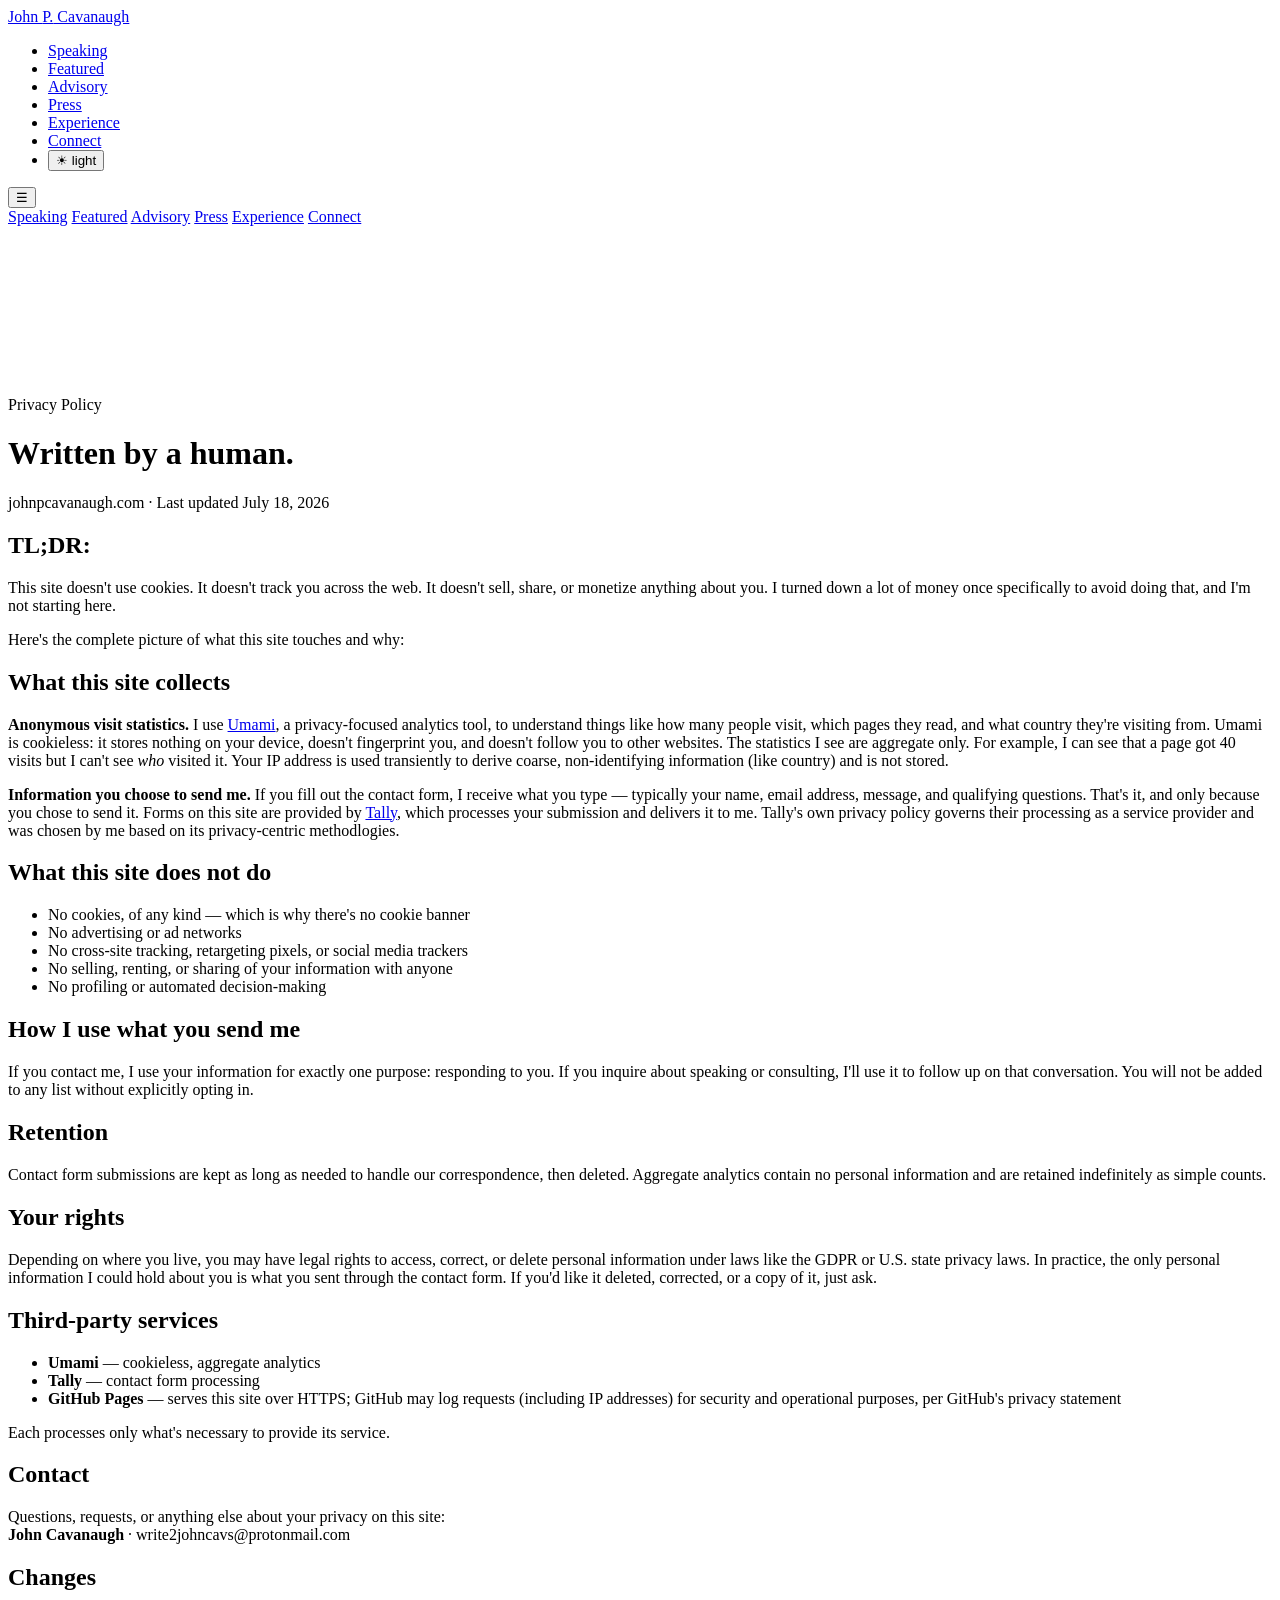
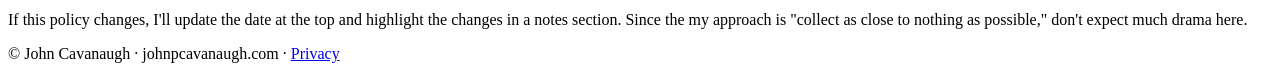
==== privacy.html @ fe50a764 "Create privacy.html privacy policy" ====
<!DOCTYPE html>
<html lang="en" data-theme="dark">
<head>
  <meta charset="UTF-8" />
  <meta name="viewport" content="width=device-width, initial-scale=1.0" />
  <title>Privacy Policy — John Cavanaugh</title>
  <meta name="description" content="Privacy policy for johnpcavanaugh.com. Cookieless, Privacy by Design analytics only." />
  <link rel="canonical" href="https://johnpcavanaugh.com/privacy.html" />

  <meta http-equiv="X-Content-Type-Options" content="nosniff" />
  <meta http-equiv="Referrer-Policy" content="strict-origin-when-cross-origin" />
  <meta http-equiv="Content-Security-Policy" content="default-src 'self'; img-src 'self' https://johnpcavanaugh.com; style-src 'self' 'unsafe-inline'; script-src 'self' 'unsafe-inline' https://cloud.umami.is; connect-src 'self' https://cloud.umami.is https://api-gateway.umami.dev;" />

  <link rel="icon" type="image/svg+xml" href="favicon.svg" />
  <link rel="alternate icon" href="favicon.ico" />
  <link rel="stylesheet" href="css/base.css" />
  <script defer src="https://cloud.umami.is/script.js" data-website-id="149889af-f9c3-4bf7-92f7-9495e162f4c6"></script>
</head>
<body>

<nav class="site-nav" role="navigation" aria-label="Main navigation">
  <div class="nav-inner">
    <a class="nav-logo" href="index.html">John <span>P.</span> Cavanaugh</a>
    <ul class="nav-links">
      <li><a href="speaking.html">Speaking</a></li>
      <li><a href="index.html#featured">Featured</a></li>
      <li><a href="index.html#advisory">Advisory</a></li>
      <li><a href="index.html#press">Press</a></li>
      <li><a href="index.html#experience">Experience</a></li>
      <li><a href="index.html#connect">Connect</a></li>
      <li>
        <button class="theme-toggle" onclick="toggleTheme()" aria-label="Toggle light/dark mode">
          <span id="theme-label">☀ light</span>
        </button>
      </li>
    </ul>
    <div class="nav-right">
      <button class="nav-hamburger" onclick="toggleDrawer()" aria-label="Open menu" aria-expanded="false" id="hamburger">☰</button>
    </div>
  </div>
</nav>

<div class="nav-drawer" id="nav-drawer" role="menu">
  <a href="speaking.html">Speaking</a>
  <a href="index.html#featured">Featured</a>
  <a href="index.html#advisory">Advisory</a>
  <a href="index.html#press">Press</a>
  <a href="index.html#experience">Experience</a>
  <a href="index.html#connect">Connect</a>
</div>

<canvas id="grain-overlay"></canvas>

<div class="wrap">

  <header>
    <p class="eyebrow">Privacy Policy</p>
    <h1 class="page-h1">Written by a human.</h1>
  </header>

  <section class="prose">
    <p class="policy-meta">johnpcavanaugh.com · Last updated July 18, 2026</p>

    <h2>TL;DR:</h2>
    <p>This site doesn't use cookies. It doesn't track you across the web. It doesn't sell, share, or monetize anything about you. I turned down a lot of money once specifically to avoid doing that, and I'm not starting here.</p>
    <p>Here's the complete picture of what this site touches and why:</p>

    <h2>What this site collects</h2>
    <p><strong>Anonymous visit statistics.</strong> I use <a href="https://umami.is" target="_blank" rel="noopener">Umami</a>, a privacy-focused analytics tool, to understand things like how many people visit, which pages they read, and what country they're visiting from. Umami is cookieless: it stores nothing on your device, doesn't fingerprint you, and doesn't follow you to other websites. The statistics I see are aggregate only. For example, I can see that a page got 40 visits but I can't see <em>who</em> visited it. Your IP address is used transiently to derive coarse, non-identifying information (like country) and is not stored.</p>
    <p><strong>Information you choose to send me.</strong> If you fill out the contact form, I receive what you type — typically your name, email address, message, and qualifying questions. That's it, and only because you chose to send it. Forms on this site are provided by <a href="https://tally.so" target="_blank" rel="noopener">Tally</a>, which processes your submission and delivers it to me. Tally's own privacy policy governs their processing as a service provider and was chosen by me based on its privacy-centric methodlogies.</p>

    <h2>What this site does not do</h2>
    <ul>
      <li>No cookies, of any kind — which is why there's no cookie banner</li>
      <li>No advertising or ad networks</li>
      <li>No cross-site tracking, retargeting pixels, or social media trackers</li>
      <li>No selling, renting, or sharing of your information with anyone</li>
      <li>No profiling or automated decision-making</li>
    </ul>

    <h2>How I use what you send me</h2>
    <p>If you contact me, I use your information for exactly one purpose: responding to you. If you inquire about speaking or consulting, I'll use it to follow up on that conversation. You will not be added to any list without explicitly opting in.</p>

    <h2>Retention</h2>
    <p>Contact form submissions are kept as long as needed to handle our correspondence, then deleted. Aggregate analytics contain no personal information and are retained indefinitely as simple counts.</p>

    <h2>Your rights</h2>
    <p>Depending on where you live, you may have legal rights to access, correct, or delete personal information under laws like the GDPR or U.S. state privacy laws. In practice, the only personal information I could hold about you is what you sent through the contact form. If you'd like it deleted, corrected, or a copy of it, just ask.</p>

    <h2>Third-party services</h2>
    <ul>
      <li><strong>Umami</strong> — cookieless, aggregate analytics</li>
      <li><strong>Tally</strong> — contact form processing</li>
      <li><strong>GitHub Pages</strong> — serves this site over HTTPS; GitHub may log requests (including IP addresses) for security and operational purposes, per GitHub's privacy statement</li>
    </ul>
    <p>Each processes only what's necessary to provide its service.</p>

    <h2>Contact</h2>
    <p>Questions, requests, or anything else about your privacy on this site:<br />
    <strong>John Cavanaugh</strong> · write2johncavs@protonmail.com</p>

    <h2>Changes</h2>
    <p>If this policy changes, I'll update the date at the top and highlight the changes in a notes section. Since the my approach is "collect as close to nothing as possible," don't expect much drama here.</p>
  </section>

  <footer>
    <p>© <span id="yr"></span> John Cavanaugh · johnpcavanaugh.com · <a href="privacy.html">Privacy</a></p>
  </footer>

</div>

<script src="js/site.js"></script>

</body>
</html>
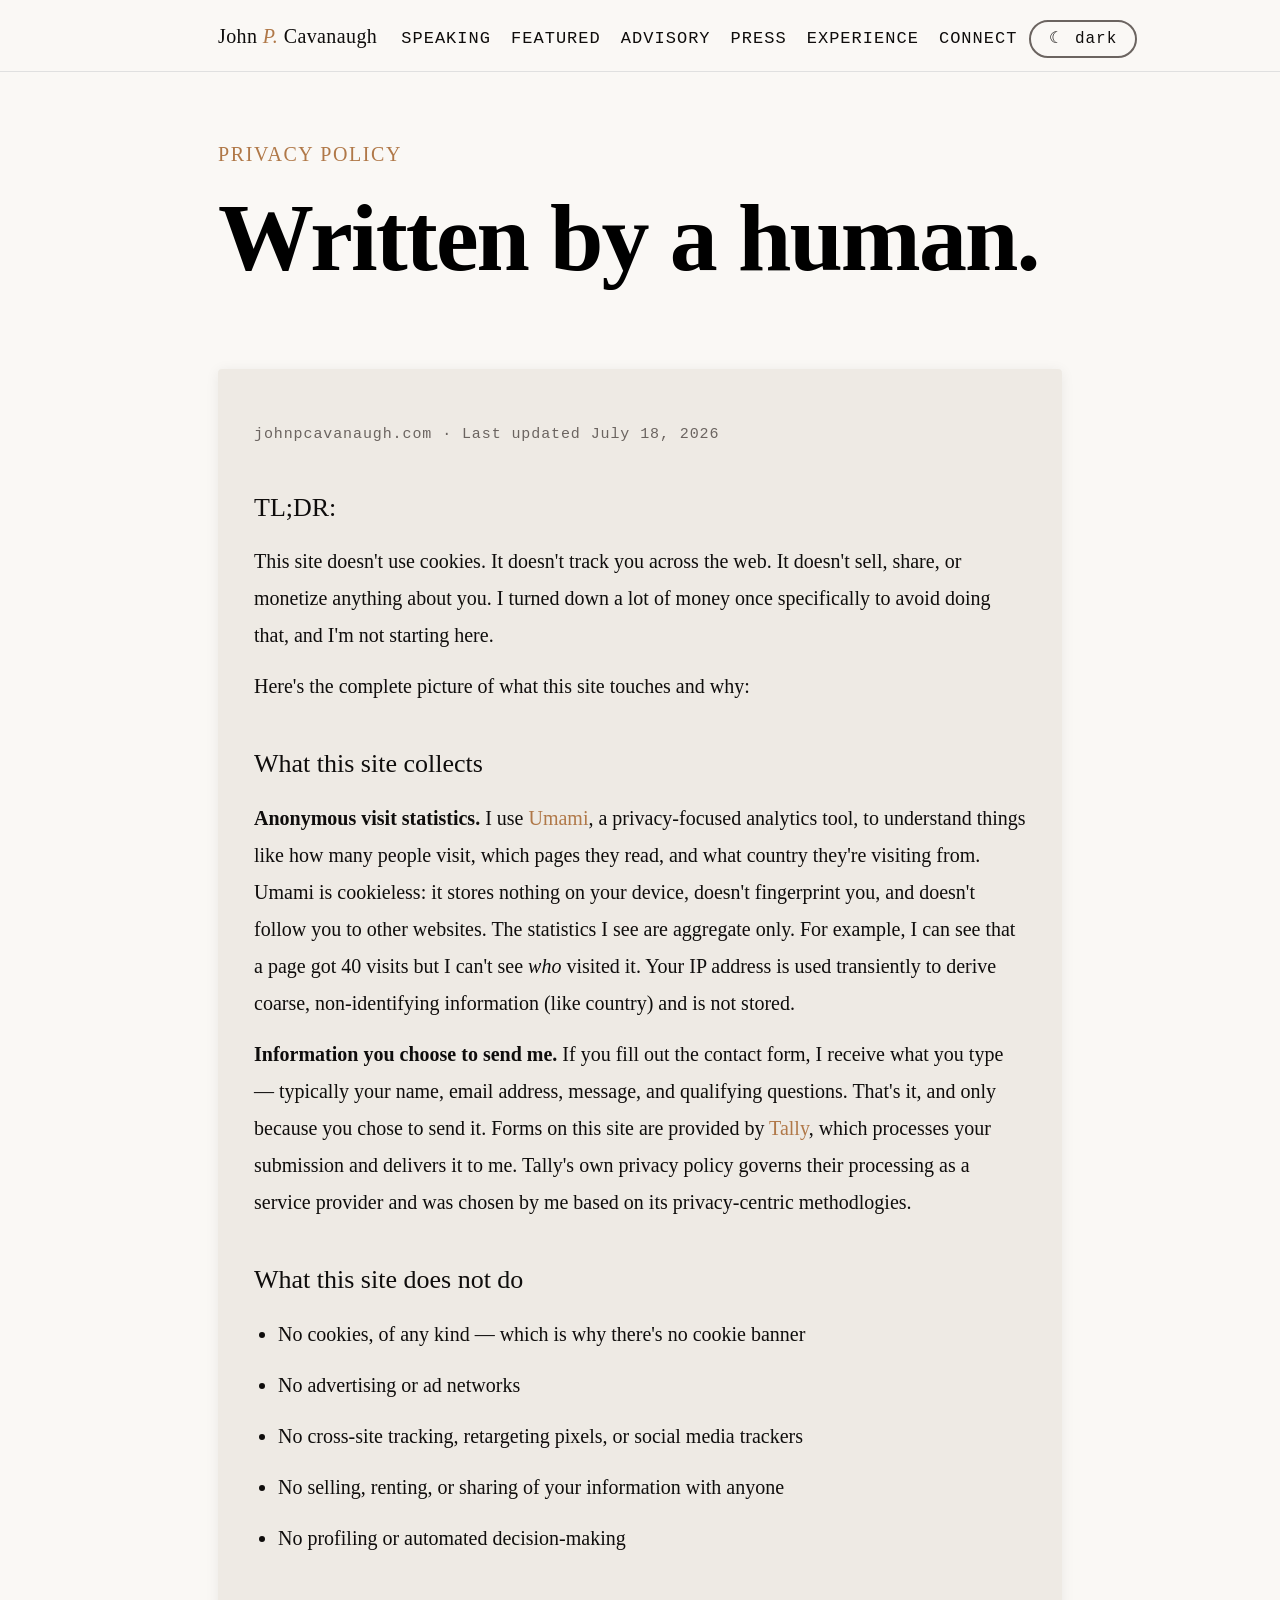
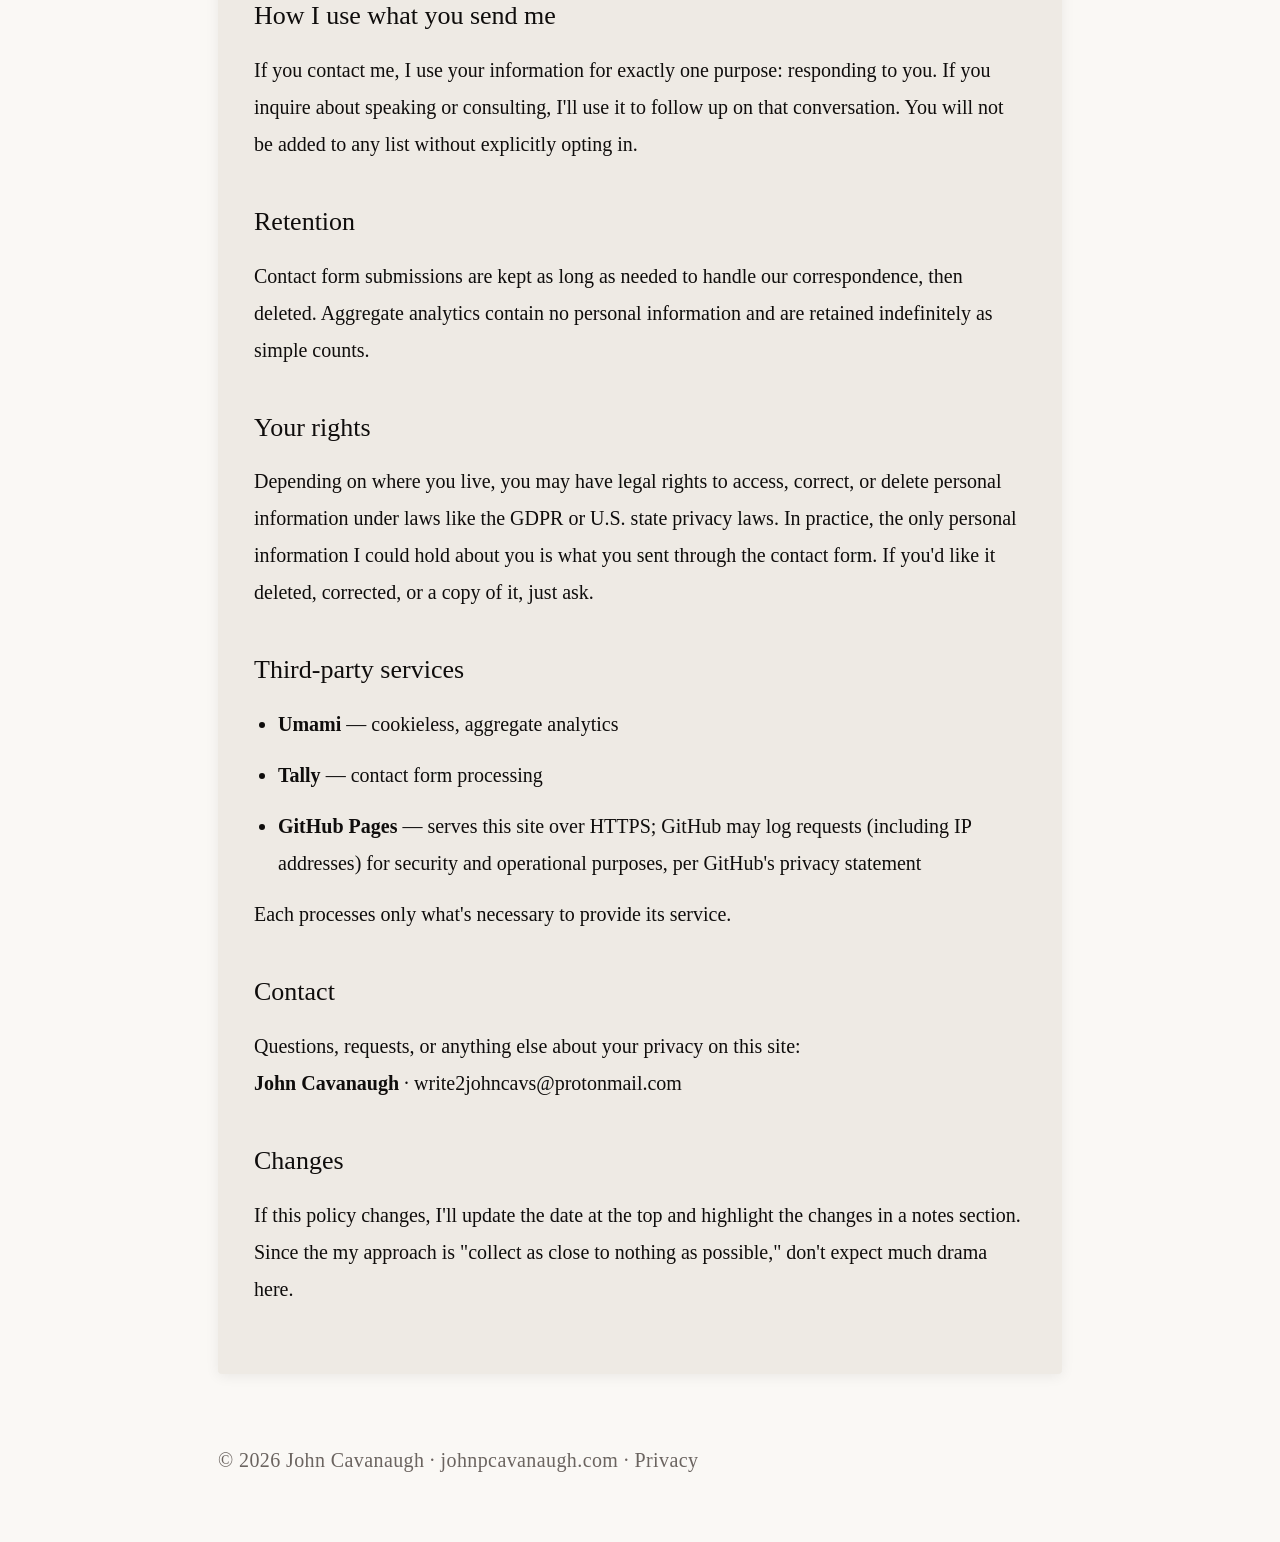
==== commit 901dcfd9: "Update Umami" ====
--- a/privacy.html
+++ b/privacy.html
@@ -9,7 +9,7 @@
 
   <meta http-equiv="X-Content-Type-Options" content="nosniff" />
   <meta http-equiv="Referrer-Policy" content="strict-origin-when-cross-origin" />
-  <meta http-equiv="Content-Security-Policy" content="default-src 'self'; img-src 'self' https://johnpcavanaugh.com; style-src 'self' 'unsafe-inline'; script-src 'self' 'unsafe-inline' https://cloud.umami.is; connect-src 'self' https://cloud.umami.is https://api-gateway.umami.dev;" />
+  <meta http-equiv="Content-Security-Policy" content="default-src 'self'; img-src 'self' https://johnpcavanaugh.com; style-src 'self' 'unsafe-inline'; script-src 'self' 'unsafe-inline' https://cloud.umami.is; connect-src 'self' https://cloud.umami.is https://gateway.umami.is;" />
 
   <link rel="icon" type="image/svg+xml" href="favicon.svg" />
   <link rel="alternate icon" href="favicon.ico" />
--- a/css/base.css
+++ b/css/base.css
@@ -0,0 +1,769 @@
+:root {
+  --bg:      #1c1917;
+  --surface: #252220;
+  --border:  #2e2a27;
+  --ink:     #f0ebe4;
+  --muted:   #6b6460;
+  --quiet:   #4a4542;
+  --accent:  #d4a882;
+  --accent2: rgba(212,168,130,0.12);
+  --accent3: rgba(212,168,130,0.25);
+  --serif:   'Garamond', 'Georgia', 'Times New Roman', serif;
+  --sans:    system-ui, -apple-system, 'Segoe UI', sans-serif;
+  --mono:    'Courier New', 'Courier', monospace;
+  --nav-h:   72px;
+}
+
+[data-theme="light"] {
+  --bg:      #faf8f5;
+  --surface: #f0ede8;
+  --border:  #e0e0e0;
+  --ink:     #0f0d0c;
+  --muted:   #6b6460;
+  --quiet:   #b0aaa5;
+  --accent:  #b07848;
+  --accent2: rgba(176,120,72,0.08);
+  --accent3: rgba(176,120,72,0.2);
+}
+
+[data-theme="light"] .pod-card,
+[data-theme="light"] .service-card,
+[data-theme="light"] .stat,
+[data-theme="light"] .stats-row {
+  background: #e4e4e4;
+}
+
+[data-theme="light"] .cred-tag {
+  background: #e0d4c4;
+  border-color: #b89870;
+  color: #5a3510;
+}
+
+[data-theme="light"] a.cred-tag:hover {
+  background: #cfc0a8;
+}
+
+[data-theme="light"] h1 {
+  font-size: clamp(3.5rem, 8vw, 6rem);
+  font-weight: 600;
+  color: #000000;
+  letter-spacing: -0.02em;
+}
+
+[data-theme="light"] .section-label {
+  font-weight: 600;
+  color: #1a1410;
+  letter-spacing: 0.22em;
+}
+
+[data-theme="light"] .tl-role,
+[data-theme="light"] .advisory-name,
+[data-theme="light"] .project-title,
+[data-theme="light"] .service-name,
+[data-theme="light"] .pod-title {
+  font-weight: 600;
+  color: #0f0d0c;
+}
+
+[data-theme="light"] .tl-desc,
+[data-theme="light"] .advisory-desc,
+[data-theme="light"] .service-desc,
+[data-theme="light"] .project-desc,
+[data-theme="light"] .pod-desc,
+[data-theme="light"] .connect-desc {
+  color: #3a3530;
+}
+
+[data-theme="light"] section {
+  background: #eeeae4;
+  box-shadow: 0 2px 14px rgba(0,0,0,0.07);
+  border: none;
+}
+
+[data-theme="light"] .wrap {
+  position: relative;
+  z-index: 1;
+}
+
+[data-theme="light"] .site-nav {
+  background: rgba(250,248,245,0.92);
+  border-bottom-color: #e0e0e0;
+}
+
+#grain-overlay {
+  display: none;
+  position: fixed;
+  inset: 0;
+  pointer-events: none;
+  z-index: 9999;
+  opacity: 0.12;
+}
+
+[data-theme="light"] #grain-overlay {
+  display: block;
+}
+
+*, *::before, *::after { box-sizing: border-box; margin: 0; padding: 0; }
+html { scroll-behavior: smooth; scroll-padding-top: calc(var(--nav-h) + 12px); }
+
+body {
+  background: var(--bg);
+  color: var(--ink);
+  font-family: var(--serif);
+  font-weight: 500;
+  line-height: 1.8;
+  font-size: 24px;
+  -webkit-font-smoothing: antialiased;
+  transition: background 0.2s, color 0.2s;
+  padding-top: var(--nav-h);
+}
+
+/* ── NAV ── */
+.site-nav {
+  position: fixed;
+  top: 0;
+  left: 0;
+  right: 0;
+  height: var(--nav-h);
+  background: rgba(28,25,23,0.92);
+  backdrop-filter: blur(12px);
+  -webkit-backdrop-filter: blur(12px);
+  border-bottom: 1px solid var(--border);
+  z-index: 200;
+  display: flex;
+  align-items: center;
+}
+
+.nav-inner {
+  max-width: 900px;
+  margin: 0 auto;
+  padding: 0 28px;
+  width: 100%;
+  display: flex;
+  align-items: center;
+  justify-content: space-between;
+  gap: 16px;
+}
+
+.nav-logo {
+  font-family: var(--serif);
+  font-size: 20px;
+  font-weight: 500;
+  color: var(--ink);
+  text-decoration: none;
+  letter-spacing: 0.02em;
+  white-space: nowrap;
+  flex-shrink: 0;
+}
+
+.nav-logo span { color: var(--accent); font-style: italic; }
+
+.nav-links {
+  display: flex;
+  align-items: center;
+  gap: 4px;
+  list-style: none;
+  flex-wrap: nowrap;
+}
+
+.nav-links a {
+  font-family: var(--mono);
+  font-size: 17px;
+  letter-spacing: 0.06em;
+  text-transform: uppercase;
+  color: var(--ink);
+  font-weight: 500;
+  text-decoration: none;
+  padding: 5px 8px;
+  border-radius: 2px;
+  transition: color 0.15s, background 0.15s;
+  white-space: nowrap;
+}
+
+.nav-links a:hover {
+  color: var(--accent);
+  background: var(--accent2);
+}
+
+.nav-links a.nav-current {
+  color: var(--accent);
+}
+
+.nav-right {
+  display: flex;
+  align-items: center;
+  gap: 8px;
+  flex-shrink: 0;
+}
+
+.theme-toggle {
+  background: transparent;
+  border: 2px solid var(--muted);
+  border-radius: 20px;
+  padding: 9px 18px;
+  cursor: pointer;
+  font-family: var(--mono);
+  font-size: 16px;
+  color: var(--ink);
+  letter-spacing: 0.06em;
+  transition: border-color 0.15s, color 0.15s;
+  white-space: nowrap;
+  line-height: 1;
+}
+
+.theme-toggle:hover { border-color: var(--accent); color: var(--accent); }
+
+/* Hamburger */
+.nav-hamburger {
+  display: none;
+  background: none;
+  border: 1px solid var(--border);
+  border-radius: 3px;
+  padding: 6px 8px;
+  cursor: pointer;
+  color: var(--muted);
+  font-size: 16px;
+  line-height: 1;
+}
+
+/* Mobile drawer */
+.nav-drawer {
+  display: none;
+  position: fixed;
+  top: var(--nav-h);
+  left: 0;
+  right: 0;
+  background: var(--surface);
+  border-bottom: 1px solid var(--border);
+  z-index: 199;
+  padding: 16px 28px 20px;
+  flex-direction: column;
+  gap: 2px;
+}
+
+.nav-drawer.open { display: flex; }
+
+.nav-drawer a {
+  font-family: var(--mono);
+  font-size: 19px;
+  letter-spacing: 0.08em;
+  text-transform: uppercase;
+  color: var(--muted);
+  font-weight: 300;
+  text-decoration: none;
+  padding: 10px 0;
+  border-bottom: 1px solid var(--border);
+  transition: color 0.15s;
+}
+
+.nav-drawer a:last-child { border-bottom: none; }
+.nav-drawer a:hover { color: var(--accent); }
+
+/* ── LAYOUT ── */
+.wrap { max-width: 900px; margin: 0 auto; padding: 0 28px; }
+
+/* Header */
+header { padding: 64px 0 56px; }
+
+.eyebrow {
+  font-family: var(--serif);
+  font-size: 20px;
+  font-weight: 500;
+  letter-spacing: 0.08em;
+  text-transform: uppercase;
+  color: var(--accent);
+  margin-bottom: 16px;
+}
+
+h1 {
+  font-family: var(--serif);
+  font-size: clamp(3.5rem, 8vw, 6rem);
+  font-weight: 500;
+  line-height: 1.05;
+  letter-spacing: -0.02em;
+  color: var(--ink);
+  margin-bottom: 36px;
+}
+
+h1 em { font-style: italic; color: var(--accent); }
+
+/* Page-level hero (interior pages) */
+.page-h1 {
+  font-size: clamp(2.6rem, 6vw, 4.2rem);
+  margin-bottom: 24px;
+}
+
+.bio { font-size: 20px; font-weight: 400; color: var(--ink); line-height: 1.9; font-family: var(--serif); }
+.bio strong { font-weight: 700; color: var(--accent); font-style: normal; }
+
+.header-grid {
+  display: grid;
+  grid-template-columns: 1.1fr 0.9fr;
+  gap: 40px;
+  align-items: stretch;
+  margin-top: 32px;
+}
+
+.header-photo {
+  position: relative;
+  min-height: 480px;
+}
+
+.header-photo img {
+  position: absolute;
+  inset: 0;
+  width: 100%;
+  height: 100%;
+  object-fit: cover;
+  object-position: center 8%;
+  border-radius: 4px;
+  box-shadow: 0 6px 32px rgba(0,0,0,0.35);
+  display: block;
+}
+
+.header-cta {
+  margin-top: 36px;
+  display: flex;
+  gap: 16px;
+  flex-wrap: wrap;
+}
+
+.btn-primary {
+  display: inline-flex;
+  align-items: center;
+  padding: 18px 36px;
+  background: var(--accent);
+  color: var(--bg);
+  text-decoration: none;
+  font-family: var(--serif);
+  font-size: 24px;
+  font-weight: 500;
+  border-radius: 3px;
+  transition: opacity 0.15s;
+}
+
+.btn-primary:hover { opacity: 0.85; }
+
+.btn-secondary {
+  display: inline-flex;
+  align-items: center;
+  padding: 18px 36px;
+  border: 1px solid var(--border);
+  color: var(--ink);
+  text-decoration: none;
+  font-family: var(--serif);
+  font-size: 24px;
+  font-weight: 500;
+  border-radius: 3px;
+  background: var(--surface);
+  transition: opacity 0.15s;
+}
+
+.btn-secondary:hover { opacity: 0.7; }
+
+/* Sections */
+section {
+  padding: 52px 36px;
+  margin: 0 0 20px 0;
+  border-radius: 4px;
+  background: var(--surface);
+  border: none;
+  box-shadow: 0 3px 18px rgba(0,0,0,0.22);
+}
+
+.section-label {
+  font-family: var(--serif);
+  font-size: 22px;
+  font-weight: 500;
+  letter-spacing: 0.22em;
+  text-transform: uppercase;
+  color: var(--muted);
+  margin-bottom: 32px;
+}
+
+/* Featured */
+.pod-pair { display: grid; grid-template-columns: 1fr 1fr; gap: 12px; }
+
+.pod-card {
+  display: flex;
+  flex-direction: column;
+  text-decoration: none;
+  color: inherit;
+  border: 1px solid var(--border);
+  border-radius: 3px;
+  overflow: hidden;
+  background: var(--surface);
+  transition: border-color 0.15s;
+}
+
+.pod-card:hover { border-color: var(--accent); }
+
+.pod-thumb {
+  position: relative;
+  width: 100%;
+  aspect-ratio: 16/9;
+  background: #000;
+}
+
+.pod-thumb a {
+  display: block;
+  position: absolute;
+  inset: 0;
+  text-decoration: none;
+}
+
+.pod-thumb img {
+  width: 100%;
+  height: 100%;
+  object-fit: cover;
+  opacity: 0.85;
+}
+
+.pod-play {
+  position: absolute;
+  inset: 0;
+  display: flex;
+  align-items: center;
+  justify-content: center;
+}
+
+.pod-play span {
+  width: 48px;
+  height: 48px;
+  background: var(--accent);
+  border-radius: 50%;
+  display: flex;
+  align-items: center;
+  justify-content: center;
+  font-size: 18px;
+  color: var(--bg);
+  padding-left: 3px;
+}
+
+.pod-info { padding: 16px; display: flex; flex-direction: column; gap: 5px; }
+
+.pod-eyebrow {
+  font-family: var(--mono);
+  font-size: 14px;
+  letter-spacing: 0.14em;
+  text-transform: uppercase;
+  color: var(--accent);
+}
+
+.pod-title { font-size: 20px; font-weight: 500; color: var(--ink); line-height: 1.35; font-family: var(--serif); }
+.pod-desc { font-family: var(--serif); font-size: 18px; font-weight: 500; color: var(--muted); line-height: 1.6; margin-top: 2px; }
+
+/* Credentials */
+.cred-strip { display: flex; flex-wrap: wrap; gap: 12px; }
+
+.cred-tag {
+  font-family: var(--mono);
+  font-size: 15px;
+  letter-spacing: 0.06em;
+  color: var(--accent);
+  background: var(--accent2);
+  border: 1px solid var(--accent3);
+  border-radius: 2px;
+  padding: 5px 11px;
+  text-decoration: none;
+  transition: background 0.15s, border-color 0.15s;
+}
+
+a.cred-tag:hover { background: var(--accent3); border-color: var(--accent); }
+
+/* Stats */
+.stats-row {
+  display: grid;
+  grid-template-columns: repeat(3, 1fr);
+  gap: 1px;
+  background: var(--border);
+  border: 1px solid var(--border);
+  border-radius: 3px;
+  overflow: hidden;
+}
+
+.stat { background: var(--surface); padding: 22px 16px; text-align: center; }
+
+.stat-number {
+  font-family: var(--serif);
+  font-size: 3rem;
+  font-weight: 400;
+  color: var(--accent);
+  line-height: 1;
+  margin-bottom: 6px;
+}
+
+.stat-label {
+  font-family: var(--mono);
+  font-size: 16px;
+  letter-spacing: 0.1em;
+  text-transform: uppercase;
+  color: var(--muted);
+}
+
+/* Services */
+.services-grid { display: grid; grid-template-columns: 1fr 1fr; gap: 10px; }
+
+.service-card {
+  border: 1px solid var(--border);
+  border-radius: 3px;
+  padding: 20px;
+  background: var(--surface);
+}
+
+.service-icon { font-size: 20px; margin-bottom: 10px; }
+.service-name { font-size: 22px; font-weight: 500; color: var(--ink); margin-bottom: 6px; font-family: var(--serif); }
+.service-desc { font-family: var(--serif); font-size: 19px; font-weight: 500; color: var(--muted); line-height: 1.65; }
+
+.service-cta {
+  display: inline-block;
+  margin-top: 36px;
+  padding: 20px 48px;
+  background: var(--accent);
+  color: var(--bg);
+  text-decoration: none;
+  font-family: var(--serif);
+  font-size: 22px;
+  font-weight: 500;
+  border-radius: 3px;
+  letter-spacing: 0.03em;
+  transition: opacity 0.15s;
+}
+
+.service-cta:hover { opacity: 0.88; }
+
+/* Timeline */
+.timeline { display: flex; flex-direction: column; }
+
+.tl-item {
+  display: grid;
+  grid-template-columns: 80px 1fr;
+  gap: 0 24px;
+  padding: 20px 0;
+  border-top: 1px solid var(--border);
+}
+
+.tl-item:last-child { border-bottom: none; }
+
+.tl-year {
+  font-family: var(--mono);
+  font-size: 15px;
+  color: var(--muted);
+  padding-top: 3px;
+  letter-spacing: 0.04em;
+}
+
+.tl-role { font-size: 22px; font-weight: 500; color: var(--ink); margin-bottom: 4px; font-family: var(--serif); }
+
+.tl-org {
+  font-size: 16px;
+  color: var(--accent);
+  font-family: var(--mono);
+  letter-spacing: 0.03em;
+  margin-bottom: 6px;
+}
+
+.tl-desc { font-size: 19px; font-weight: 500; color: var(--muted); line-height: 1.6; font-family: var(--serif); }
+
+/* Advisory */
+.advisory-grid { display: flex; flex-direction: column; }
+
+.advisory-item {
+  display: grid;
+  grid-template-columns: 1fr auto;
+  gap: 4px 20px;
+  align-items: start;
+  padding: 24px 0;
+  border-top: 1px solid var(--border);
+  text-decoration: none;
+  color: inherit;
+}
+
+.advisory-item:last-child { border-bottom: none; }
+a.advisory-item:hover .advisory-name { color: var(--accent); }
+
+.advisory-name {
+  font-family: var(--serif);
+  font-size: 20px;
+  font-weight: 500;
+  color: var(--ink);
+  margin-bottom: 4px;
+  transition: color 0.15s;
+}
+
+.advisory-desc { font-family: var(--serif); font-size: 20px; font-weight: 500; color: var(--muted); line-height: 1.6; grid-column: 1; }
+
+.advisory-tag {
+  font-family: var(--mono);
+  font-size: 16px;
+  letter-spacing: 0.07em;
+  text-transform: uppercase;
+  color: var(--muted);
+  border: 1px solid var(--border);
+  border-radius: 2px;
+  padding: 8px 16px;
+  white-space: nowrap;
+  align-self: start;
+}
+
+/* Projects */
+.project-list { display: flex; flex-direction: column; }
+.project { border-top: 1px solid var(--border); padding: 20px 0; }
+.project:last-child { border-bottom: none; }
+
+.project-header {
+  display: flex;
+  justify-content: space-between;
+  align-items: flex-start;
+  gap: 16px;
+  margin-bottom: 6px;
+}
+
+.project-title {
+  font-family: var(--serif);
+  font-size: 20px;
+  font-weight: 500;
+  color: var(--ink);
+  text-decoration: none;
+  transition: color 0.15s;
+}
+
+.project-title:hover { color: var(--accent); }
+
+.project-badge {
+  font-family: var(--mono);
+  font-size: 15px;
+  letter-spacing: 0.06em;
+  text-transform: uppercase;
+  color: var(--accent);
+  background: var(--accent2);
+  border: 1px solid var(--accent3);
+  border-radius: 2px;
+  padding: 6px 12px;
+  white-space: nowrap;
+  flex-shrink: 0;
+}
+
+.project-desc { font-size: 19px; font-weight: 500; color: var(--muted); line-height: 1.6; font-family: var(--serif); }
+
+/* Press */
+.press-list { list-style: none; }
+.press-list li { border-top: 1px solid var(--border); }
+.press-list li:last-child { border-bottom: none; }
+
+.press-list a {
+  font-family: var(--serif);
+  display: flex;
+  justify-content: space-between;
+  align-items: center;
+  gap: 16px;
+  padding: 15px 0;
+  color: var(--ink);
+  text-decoration: none;
+  font-size: 20px;
+  transition: color 0.15s;
+}
+
+.press-list a:hover { color: var(--accent); }
+
+.pub {
+  font-family: var(--mono);
+  font-size: 16px;
+  color: var(--muted);
+  white-space: nowrap;
+  flex-shrink: 0;
+  transition: color 0.15s;
+}
+
+.press-list a:hover .pub { color: var(--accent); }
+
+/* Connect */
+.connect-desc { font-family: var(--serif); font-size: 22px; font-weight: 500; color: var(--ink); opacity: 0.8; margin-bottom: 28px; line-height: 1.7; }
+.social-links { display: flex; flex-wrap: wrap; gap: 10px; }
+
+.social-links a {
+  display: inline-flex;
+  align-items: center;
+  padding: 10px 20px;
+  border: 1px solid var(--border);
+  border-radius: 2px;
+  color: var(--ink);
+  text-decoration: none;
+  font-size: 18px;
+  background: var(--surface);
+  transition: border-color 0.15s, color 0.15s;
+}
+
+.social-links a:hover { border-color: var(--accent); color: var(--accent); }
+
+/* Prose pages (privacy policy etc.) */
+.prose h2 {
+  font-family: var(--serif);
+  font-size: 26px;
+  font-weight: 500;
+  color: var(--ink);
+  margin: 36px 0 12px;
+}
+
+.prose h2:first-child { margin-top: 0; }
+
+.prose p, .prose li {
+  font-family: var(--serif);
+  font-size: 20px;
+  font-weight: 400;
+  color: var(--ink);
+  line-height: 1.85;
+  margin-bottom: 14px;
+}
+
+.prose ul { padding-left: 24px; margin-bottom: 14px; }
+
+.prose a { color: var(--accent); text-decoration: none; }
+.prose a:hover { text-decoration: underline; }
+
+.prose .policy-meta {
+  font-family: var(--mono);
+  font-size: 15px;
+  letter-spacing: 0.06em;
+  color: var(--muted);
+  margin-bottom: 28px;
+}
+
+/* Footer */
+footer { padding: 48px 0 64px; }
+
+footer p {
+  font-family: var(--serif);
+  font-size: 20px;
+  font-weight: 500;
+  color: var(--muted);
+  letter-spacing: 0.02em;
+}
+
+footer a {
+  color: var(--muted);
+  text-decoration: none;
+  transition: color 0.15s;
+}
+
+footer a:hover { color: var(--accent); }
+
+/* ── RESPONSIVE ── */
+@media (max-width: 860px) {
+  .nav-links { display: none; }
+  .nav-hamburger { display: block; }
+  .header-grid { grid-template-columns: 1fr; }
+  .header-photo { min-height: 280px; }
+  h1 { font-size: 3rem; }
+  header { padding: 40px 0 40px; }
+  .stats-row { grid-template-columns: 1fr; }
+  .pod-pair { grid-template-columns: 1fr; }
+  .services-grid { grid-template-columns: 1fr; }
+  .tl-item { grid-template-columns: 1fr; gap: 4px; }
+  .tl-year { padding-top: 0; }
+  .advisory-item { grid-template-columns: 1fr; }
+  .advisory-tag { justify-self: start; margin-top: 4px; }
+  section { padding: 36px 20px; }
+}
+
+@media (prefers-reduced-motion: reduce) { * { transition: none !important; } }
